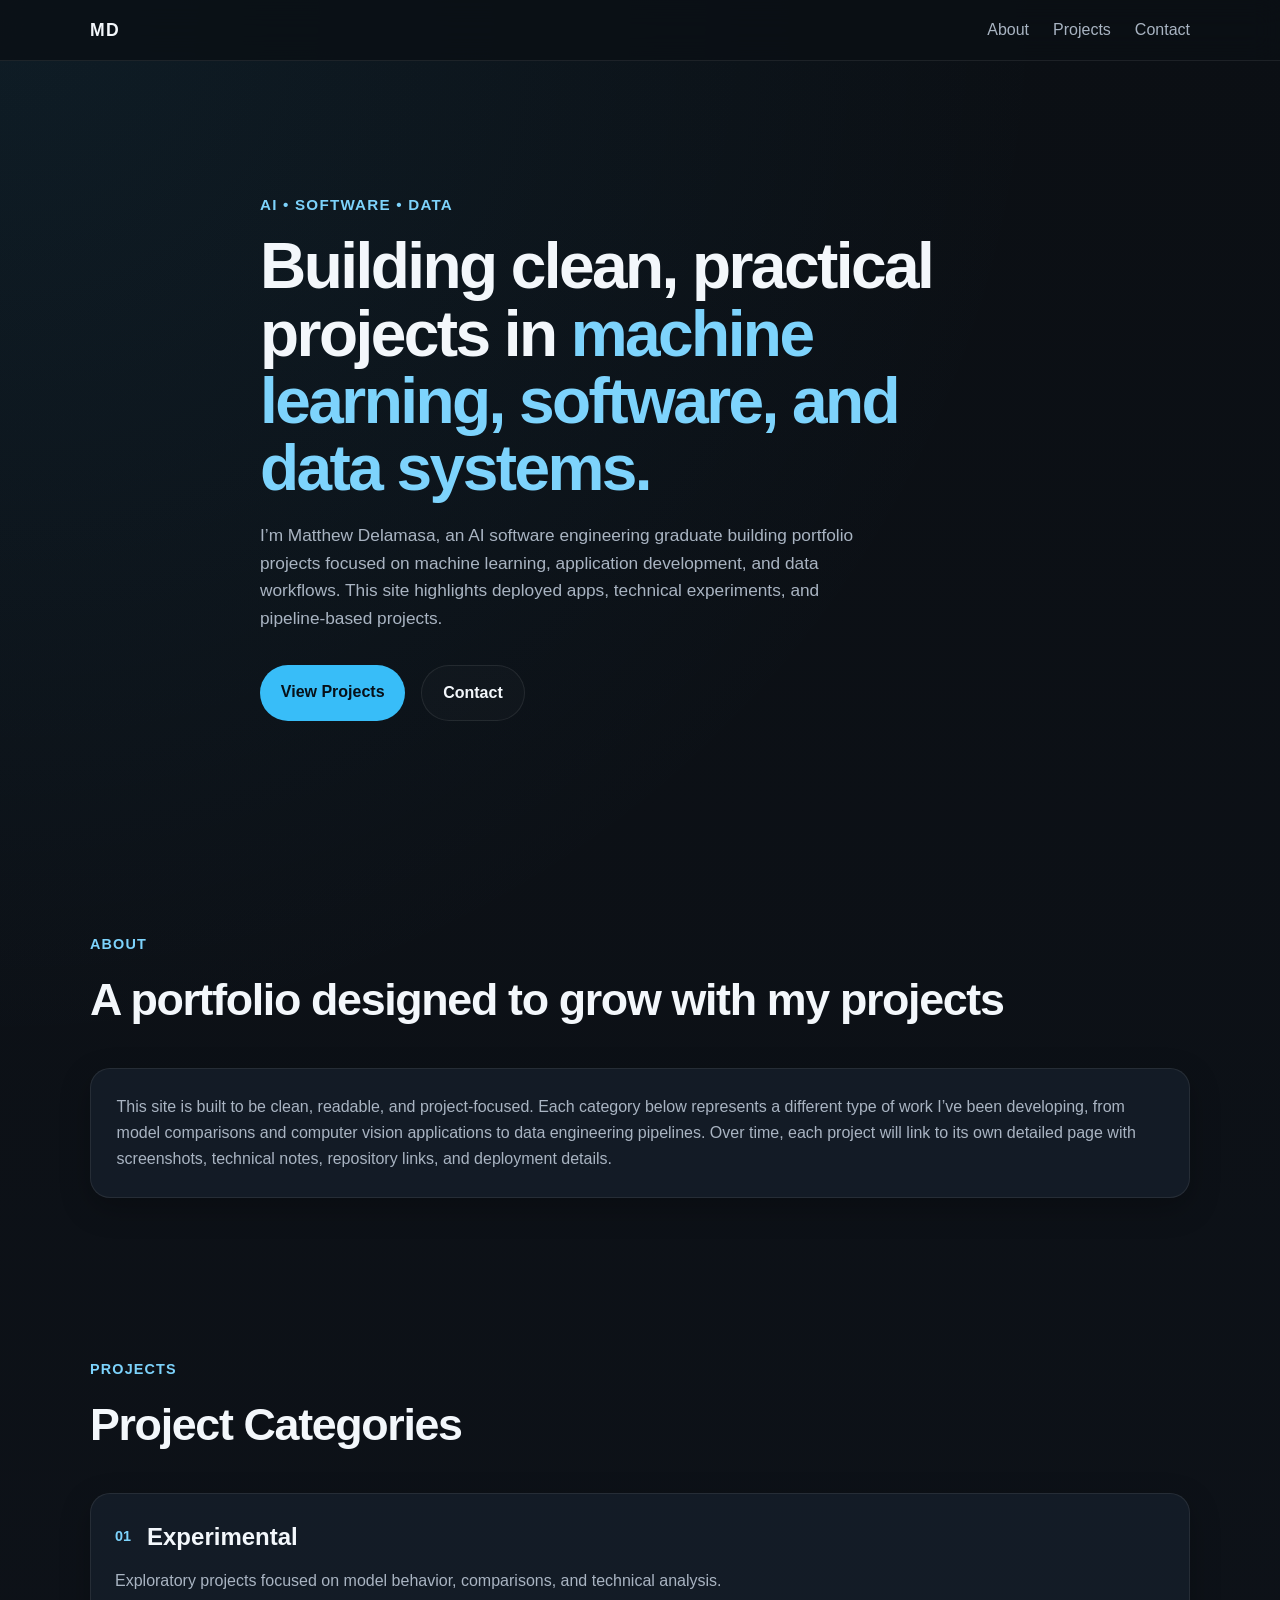
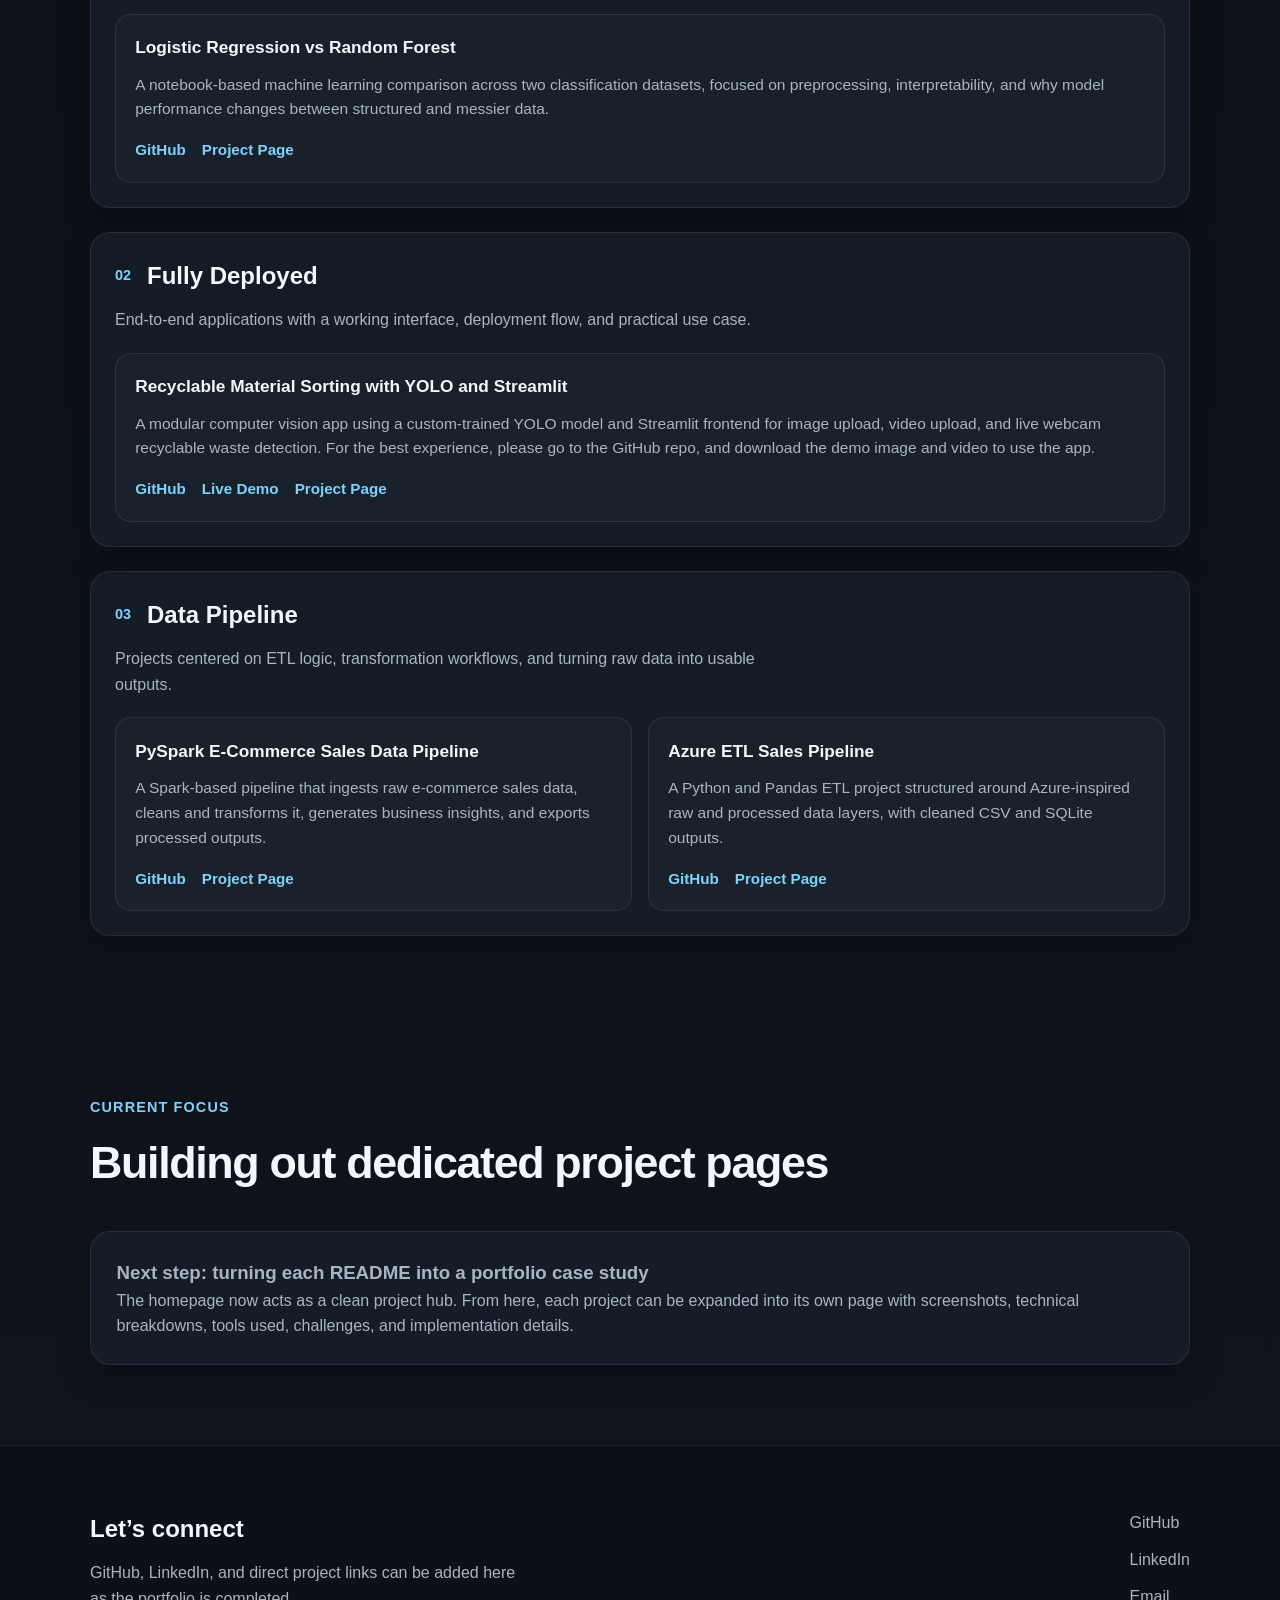
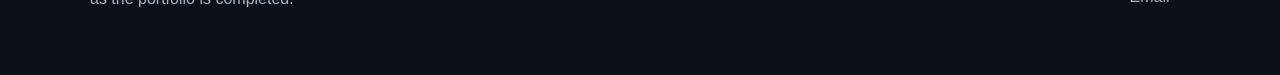
==== index.html @ bb8a806c "first commit" ====
<!DOCTYPE html>
<html lang="en">
<head>
  <meta charset="UTF-8" />
  <meta name="viewport" content="width=device-width, initial-scale=1.0" />
  <title>Matthew Delamasa | Portfolio</title>
  <meta
    name="description"
    content="Portfolio website for Matt Delamasa featuring AI, software, and data projects."
  />
  <link rel="stylesheet" href="style.css" />
</head>
<body>
  <header class="site-header">
    <div class="container nav">
      <a href="#" class="logo">MD</a>

      <nav class="nav-links">
        <a href="#about">About</a>
        <a href="#categories">Projects</a>
        <a href="#contact">Contact</a>
      </nav>
    </div>
  </header>

  <main>
    <section class="hero">
      <div class="container hero-content">
        <p class="eyebrow">AI • Software • Data</p>

        <h1>
          Building clean, practical projects in
          <span>machine learning, software, and data systems.</span>
        </h1>

        <p class="hero-text">
          I’m Matthew Delamasa, an AI software engineering graduate building portfolio
          projects focused on machine learning, application development, and data workflows.
          This site highlights deployed apps, technical experiments, and pipeline-based projects.
        </p>

        <div class="hero-buttons">
          <a href="#categories" class="btn btn-primary">View Projects</a>
          <a href="#contact" class="btn btn-secondary">Contact</a>
        </div>
      </div>
    </section>

    <section id="about" class="about">
      <div class="container">
        <div class="section-heading">
          <p class="section-label">About</p>
          <h2>A portfolio designed to grow with my projects</h2>
        </div>

        <div class="about-card">
          <p>
            This site is built to be clean, readable, and project-focused. Each category
            below represents a different type of work I’ve been developing, from model
            comparisons and computer vision applications to data engineering pipelines.
            Over time, each project will link to its own detailed page with screenshots,
            technical notes, repository links, and deployment details.
          </p>
        </div>
      </div>
    </section>

    <section id="categories" class="categories">
      <div class="container">
        <div class="section-heading">
          <p class="section-label">Projects</p>
          <h2>Project Categories</h2>
        </div>

        <div class="category-stack">
          <article class="category-panel">
            <div class="category-panel-header">
              <p class="card-tag">01</p>
              <h3>Experimental</h3>
            </div>
            <p class="category-description">
              Exploratory projects focused on model behavior, comparisons, and technical analysis.
            </p>

            <div class="project-list">
              <article class="project-item">
                <h4>Logistic Regression vs Random Forest</h4>
                <p>
                  A notebook-based machine learning comparison across two classification datasets,
                  focused on preprocessing, interpretability, and why model performance changes
                  between structured and messier data.
                </p>
                <div class="project-links">
                  <a href="https://github.com/MatthewDmasa/ml-model-comparison">GitHub</a>
                  <a href="projects\ml-model-comparison.html">Project Page</a>
                </div>
              </article>
            </div>
          </article>

          <article class="category-panel">
            <div class="category-panel-header">
              <p class="card-tag">02</p>
              <h3>Fully Deployed</h3>
            </div>
            <p class="category-description">
              End-to-end applications with a working interface, deployment flow, and practical use case.
            </p>

            <div class="project-list">
              <article class="project-item">
                <h4>Recyclable Material Sorting with YOLO and Streamlit</h4>
                <p>
                  A modular computer vision app using a custom-trained YOLO model and Streamlit
                  frontend for image upload, video upload, and live webcam recyclable waste detection.
                  For the best experience, please go to the GitHub repo, and download the demo image and video
                  to use the app.
                </p>
                <div class="project-links">
                  <a href="https://github.com/MatthewDmasa/recycle-sorter-yolo">GitHub</a>
                  <a href="https://recyclesorter.streamlit.app/">Live Demo</a>
                  <a href="projects\recycle-sorter.html">Project Page</a>
                </div>
              </article>
            </div>
          </article>

          <article class="category-panel">
            <div class="category-panel-header">
              <p class="card-tag">03</p>
              <h3>Data Pipeline</h3>
            </div>
            <p class="category-description">
              Projects centered on ETL logic, transformation workflows, and turning raw data into usable outputs.
            </p>

            <div class="project-list">
              <article class="project-item">
                <h4>PySpark E-Commerce Sales Data Pipeline</h4>
                <p>
                  A Spark-based pipeline that ingests raw e-commerce sales data, cleans and transforms it,
                  generates business insights, and exports processed outputs.
                </p>
                <div class="project-links">
                  <a href="https://github.com/MatthewDmasa/spark-sales-pipeline" target="_blank">GitHub</a>
                  <a href="projects/spark-sales-pipeline.html">Project Page</a>
                </div>
              </article>

              <article class="project-item">
                <h4>Azure ETL Sales Pipeline</h4>
                <p>
                  A Python and Pandas ETL project structured around Azure-inspired raw and processed
                  data layers, with cleaned CSV and SQLite outputs.
                </p>
                <div class="project-links">
                  <a href="https://github.com/MatthewDmasa/azure-etl-sales-pipeline" target="_blank">GitHub</a>
                  <a href="projects/azure-etl-sales-pipeline.html">Project Page</a>
                </div>
              </article>
            </div>
          </article>
        </div>
      </div>
    </section>

    <section class="featured">
      <div class="container">
        <div class="section-heading">
          <p class="section-label">Current Focus</p>
          <h2>Building out dedicated project pages</h2>
        </div>

        <div class="featured-card">
          <h3>Next step: turning each README into a portfolio case study</h3>
          <p>
            The homepage now acts as a clean project hub. From here, each project can be expanded
            into its own page with screenshots, technical breakdowns, tools used, challenges,
            and implementation details.
          </p>
        </div>
      </div>
    </section>
  </main>

  <footer id="contact" class="site-footer">
    <div class="container footer-content">
      <div>
        <h2>Let’s connect</h2>
        <p>
          GitHub, LinkedIn, and direct project links can be added here as the portfolio is completed.
        </p>
      </div>

      <div class="footer-links">
        <a href="https://github.com/MatthewDmasa?tab=repositories">GitHub</a>
        <a href="https://www.linkedin.com/in/matthew-delamasa/">LinkedIn</a>
        <a href="mailto:matthew.delamasa@outlook.com">Email</a>
      </div>
    </div>
  </footer>
</body>
</html>
---- style.css ----
:root {
  --bg: #0b0f14;
  --bg-alt: #121821;
  --card: #171f2b;
  --border: rgba(255, 255, 255, 0.08);
  --text: #f3f7fb;
  --muted: #a9b4c2;
  --accent: #7dd3fc;
  --accent-strong: #38bdf8;
  --max-width: 1100px;
  --radius: 20px;
  --shadow: 0 10px 30px rgba(0, 0, 0, 0.25);
}

* {
  box-sizing: border-box;
  margin: 0;
  padding: 0;
}

html {
  scroll-behavior: smooth;
}

body {
  font-family: Inter, "Segoe UI", Arial, sans-serif;
  background:
    radial-gradient(circle at top left, rgba(56, 189, 248, 0.08), transparent 30%),
    linear-gradient(to bottom, #0b0f14, #0f141c);
  color: var(--text);
  line-height: 1.6;
}

a {
  color: inherit;
  text-decoration: none;
}

.container {
  width: min(92%, var(--max-width));
  margin: 0 auto;
}

.site-header {
  position: sticky;
  top: 0;
  z-index: 100;
  background: rgba(11, 15, 20, 0.8);
  backdrop-filter: blur(14px);
  border-bottom: 1px solid var(--border);
}

.nav {
  display: flex;
  justify-content: space-between;
  align-items: center;
  padding: 1rem 0;
}

.logo {
  font-size: 1.1rem;
  font-weight: 700;
  letter-spacing: 0.08em;
}

.nav-links {
  display: flex;
  gap: 1.5rem;
}

.nav-links a {
  color: var(--muted);
  transition: color 0.2s ease;
}

.nav-links a:hover {
  color: var(--text);
}

.hero {
  min-height: 88vh;
  display: flex;
  align-items: center;
  padding: 4rem 0;
}

.hero-content {
  max-width: 760px;
}

.eyebrow {
  color: var(--accent);
  font-size: 0.95rem;
  font-weight: 600;
  letter-spacing: 0.08em;
  text-transform: uppercase;
  margin-bottom: 1rem;
}

.hero h1 {
  font-size: clamp(2.5rem, 5vw, 4.8rem);
  line-height: 1.05;
  letter-spacing: -0.04em;
  margin-bottom: 1.25rem;
}

.hero h1 span {
  color: var(--accent);
}

.hero-text {
  color: var(--muted);
  font-size: 1.08rem;
  max-width: 62ch;
  margin-bottom: 2rem;
}

.hero-buttons {
  display: flex;
  gap: 1rem;
  flex-wrap: wrap;
}

.btn {
  display: inline-block;
  padding: 0.9rem 1.3rem;
  border-radius: 999px;
  font-weight: 600;
  transition: transform 0.2s ease, opacity 0.2s ease, background 0.2s ease;
}

.btn:hover {
  transform: translateY(-2px);
}

.btn-primary {
  background: var(--accent-strong);
  color: #071018;
}

.btn-secondary {
  border: 1px solid var(--border);
  background: rgba(255, 255, 255, 0.02);
  color: var(--text);
}

.about,
.categories,
.featured {
  padding: 5rem 0;
}

.section-heading {
  margin-bottom: 2rem;
}

.section-label {
  color: var(--accent);
  text-transform: uppercase;
  letter-spacing: 0.08em;
  font-size: 0.9rem;
  font-weight: 600;
  margin-bottom: 0.5rem;
}

.section-heading h2 {
  font-size: clamp(1.8rem, 4vw, 2.8rem);
  letter-spacing: -0.03em;
}

.about-card,
.featured-card,
.category-panel {
  background: rgba(23, 31, 43, 0.78);
  border: 1px solid var(--border);
  border-radius: var(--radius);
  box-shadow: var(--shadow);
}

.about-card,
.featured-card {
  padding: 1.6rem;
  color: var(--muted);
}

.category-stack {
  display: flex;
  flex-direction: column;
  gap: 1.5rem;
}

.category-panel {
  padding: 1.5rem;
}

.category-panel-header {
  display: flex;
  align-items: center;
  gap: 1rem;
  margin-bottom: 0.75rem;
}

.category-panel-header h3 {
  font-size: 1.5rem;
}

.card-tag {
  color: var(--accent);
  font-size: 0.9rem;
  font-weight: 700;
}

.category-description {
  color: var(--muted);
  margin-bottom: 1.25rem;
  max-width: 75ch;
}

.project-list {
  display: grid;
  grid-template-columns: repeat(auto-fit, minmax(260px, 1fr));
  gap: 1rem;
}

.project-item {
  background: rgba(255, 255, 255, 0.025);
  border: 1px solid var(--border);
  border-radius: 16px;
  padding: 1.2rem;
  transition: transform 0.2s ease, border-color 0.2s ease;
}

.project-item:hover {
  transform: translateY(-3px);
  border-color: rgba(125, 211, 252, 0.24);
}

.project-item h4 {
  font-size: 1.08rem;
  margin-bottom: 0.7rem;
}

.project-item p {
  color: var(--muted);
  font-size: 0.97rem;
  margin-bottom: 1rem;
}

.project-links {
  display: flex;
  gap: 1rem;
  flex-wrap: wrap;
}

.project-links a {
  color: var(--accent);
  font-weight: 600;
  font-size: 0.95rem;
  transition: color 0.2s ease;
}

.project-links a:hover {
  color: var(--text);
}

.site-footer {
  padding: 4rem 0;
  border-top: 1px solid var(--border);
  background: rgba(0, 0, 0, 0.18);
}

.footer-content {
  display: flex;
  justify-content: space-between;
  gap: 2rem;
  align-items: flex-start;
}

.footer-content h2 {
  margin-bottom: 0.7rem;
}

.footer-content p {
  color: var(--muted);
  max-width: 50ch;
}

.footer-links {
  display: flex;
  flex-direction: column;
  gap: 0.7rem;
}

.footer-links a {
  color: var(--muted);
  transition: color 0.2s ease;
}

.footer-links a:hover {
  color: var(--accent);
}

@media (max-width: 900px) {
  .footer-content {
    flex-direction: column;
  }
}

@media (max-width: 640px) {
  .nav {
    flex-direction: column;
    gap: 0.9rem;
  }

  .nav-links {
    gap: 1rem;
    flex-wrap: wrap;
    justify-content: center;
  }

  .hero {
    min-height: auto;
    padding: 5rem 0 3.5rem;
  }

  .hero-buttons {
    flex-direction: column;
    align-items: flex-start;
  }

  .btn {
    width: fit-content;
  }

  .category-panel-header {
    flex-direction: column;
    align-items: flex-start;
    gap: 0.35rem;
  }
}

.project-page {
  padding-top: 1rem;
}

.project-hero {
  padding: 5rem 0 3rem;
}

.project-hero h1 {
  font-size: clamp(2.4rem, 5vw, 4.4rem);
  line-height: 1.05;
  letter-spacing: -0.04em;
  margin-bottom: 1.2rem;
  max-width: 12ch;
}

.project-hero-text {
  color: var(--muted);
  font-size: 1.08rem;
  max-width: 65ch;
  margin-bottom: 2rem;
}

.project-overview,
.project-details,
.project-results,
.project-challenges {
  padding: 2rem 0 4.5rem;
}

.project-grid {
  display: grid;
  grid-template-columns: repeat(auto-fit, minmax(240px, 1fr));
  gap: 1rem;
}

.project-card,
.detail-card {
  background: rgba(23, 31, 43, 0.78);
  border: 1px solid var(--border);
  border-radius: var(--radius);
  box-shadow: var(--shadow);
  padding: 1.4rem;
}

.project-card h3,
.detail-card h3 {
  margin-bottom: 0.75rem;
  font-size: 1.15rem;
}

.project-card p,
.detail-card p,
.detail-card li {
  color: var(--muted);
}

.detail-stack {
  display: flex;
  flex-direction: column;
  gap: 1rem;
}

.detail-card ul {
  margin-top: 0.9rem;
  padding-left: 1.2rem;
}

.detail-card li + li {
  margin-top: 0.45rem;
}

.project-media {
  padding: 2rem 0 4.5rem;
}

.media-grid {
  display: grid;
  grid-template-columns: 1fr 1fr;
  gap: 1rem;
}

.media-card {
  background: rgba(23, 31, 43, 0.78);
  border: 1px solid var(--border);
  border-radius: var(--radius);
  box-shadow: var(--shadow);
  padding: 1rem;
}

.media-card-large {
  grid-column: 1 / -1;
}

.media-card h3 {
  margin-bottom: 0.85rem;
  font-size: 1.05rem;
}

.media-card img,
.media-card video {
  width: 100%;
  border-radius: 14px;
  display: block;
  border: 1px solid rgba(255, 255, 255, 0.06);
}

.media-card video {
  background: #000;
}

@media (max-width: 800px) {
  .media-grid {
    grid-template-columns: 1fr;
  }

  .media-card-large {
    grid-column: auto;
  }
}

.media-card img {
  width: 100%;
  height: auto;
  display: block;
  border-radius: 14px;
  border: 1px solid rgba(255, 255, 255, 0.06);
}

.media-caption {
  color: var(--muted);
  font-size: 0.92rem;
  margin-top: 0.8rem;
}
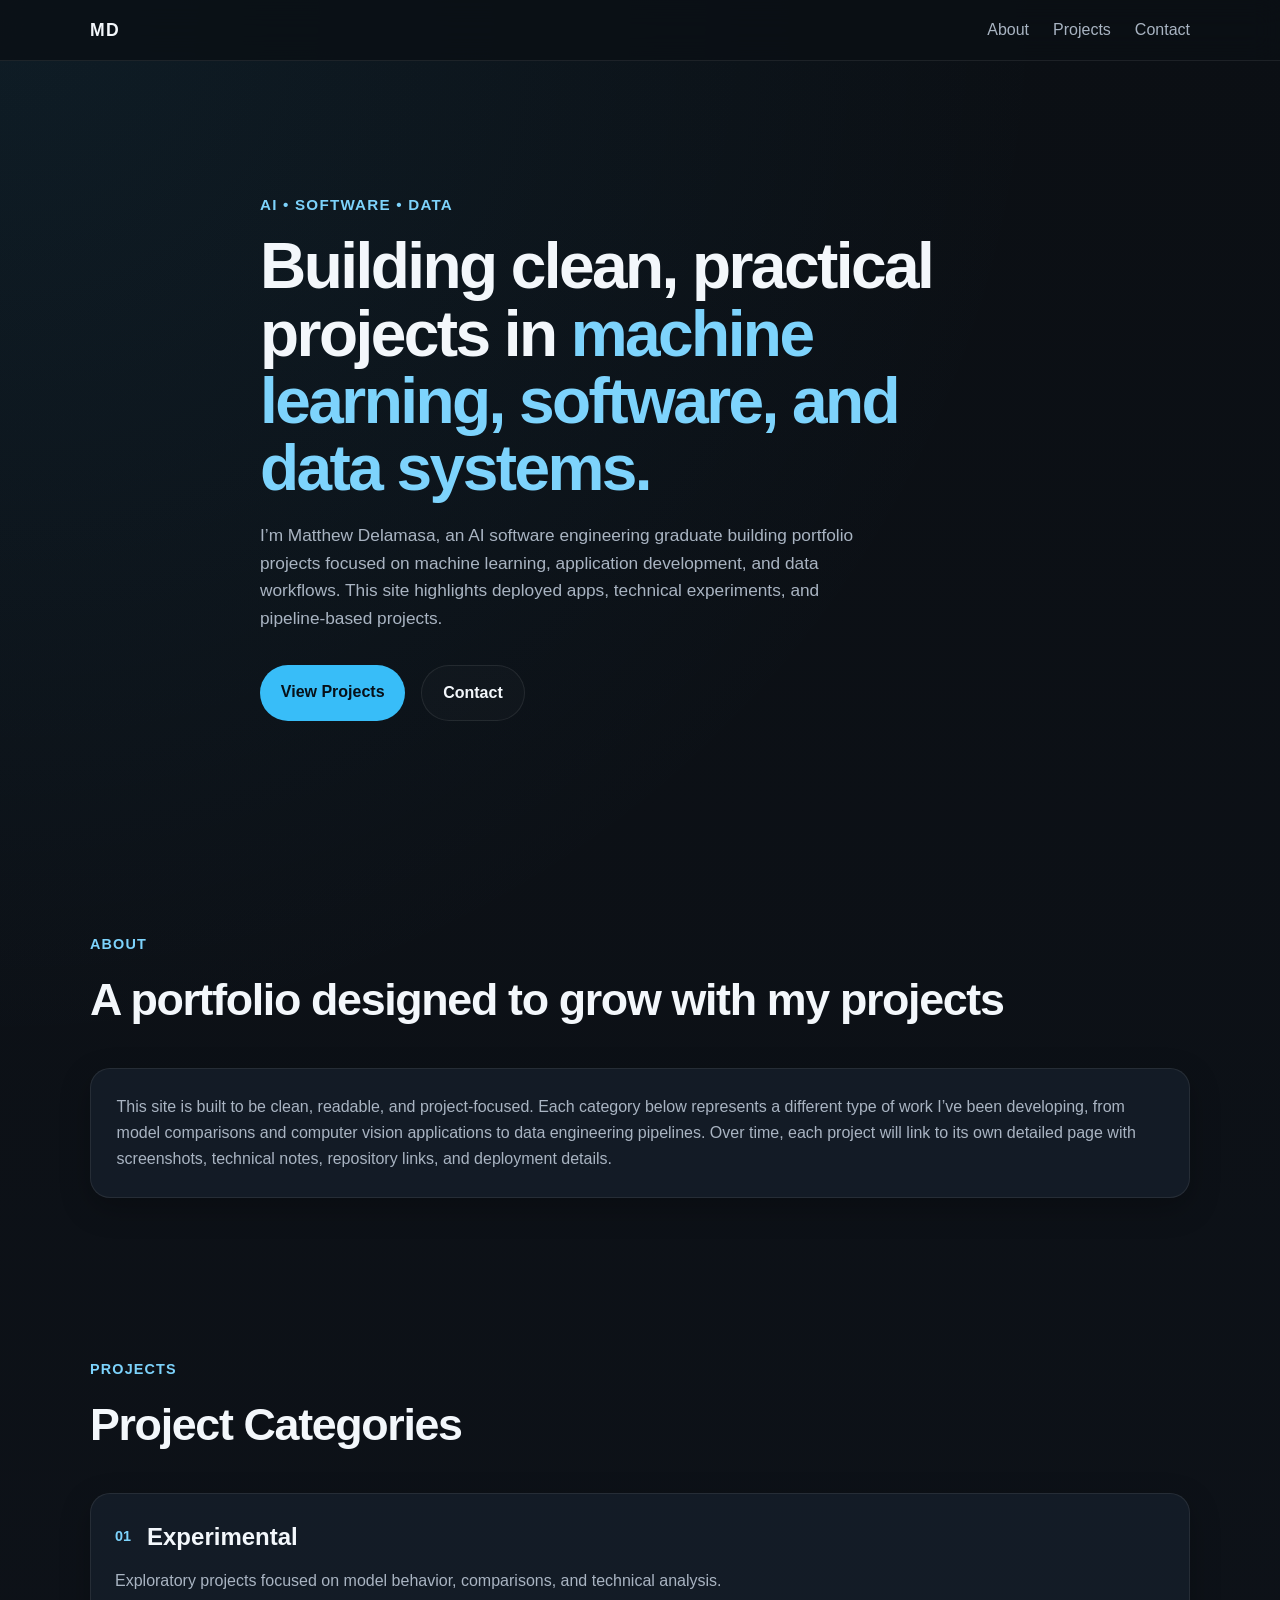
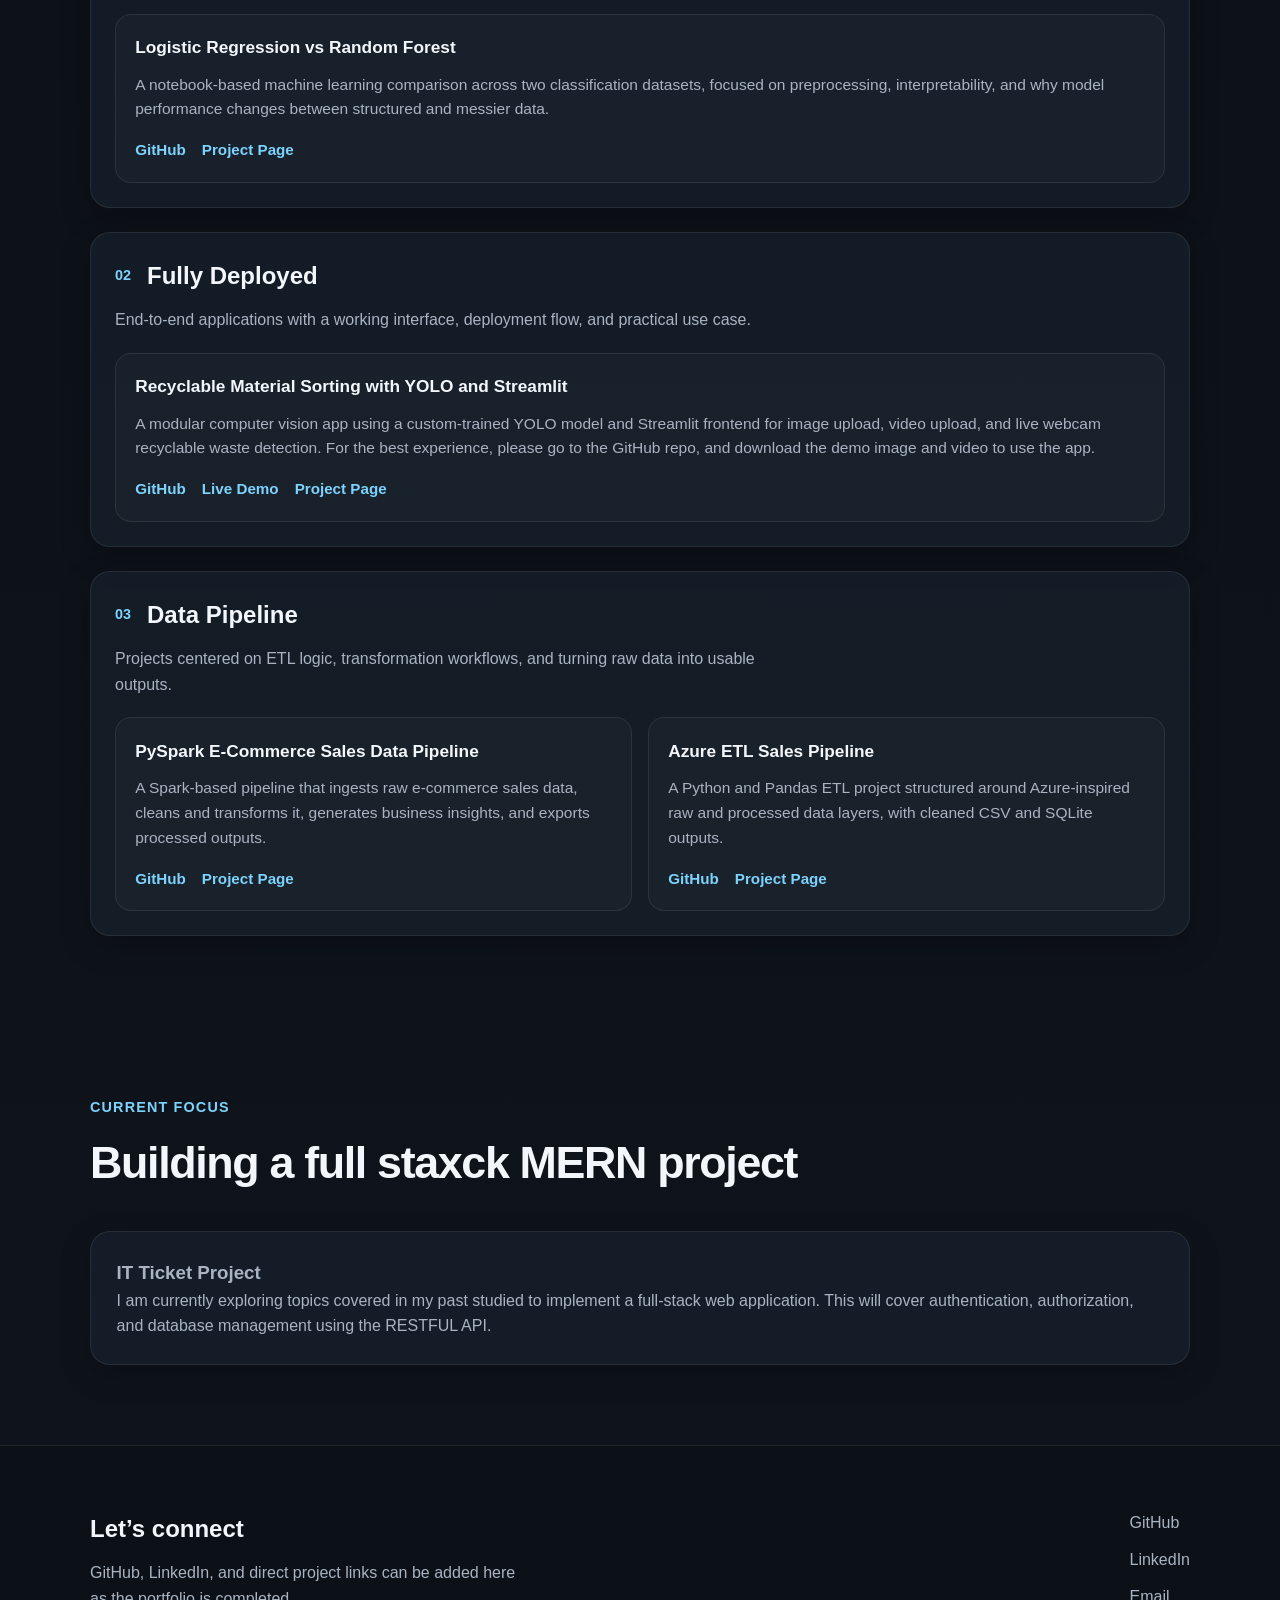
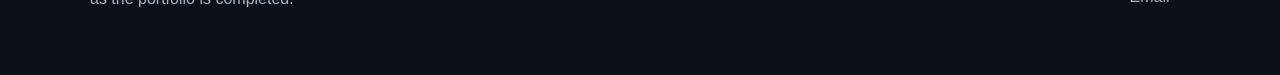
==== commit 14561bfc: "Updated mission on index" ====
--- a/index.html
+++ b/index.html
@@ -6,7 +6,7 @@
   <title>Matthew Delamasa | Portfolio</title>
   <meta
     name="description"
-    content="Portfolio website for Matt Delamasa featuring AI, software, and data projects."
+    content="Portfolio website for Matthew Delamasa featuring AI, software, and data projects."
   />
   <link rel="stylesheet" href="style.css" />
 </head>
@@ -168,15 +168,15 @@
       <div class="container">
         <div class="section-heading">
           <p class="section-label">Current Focus</p>
-          <h2>Building out dedicated project pages</h2>
+          <h2>Building a full staxck MERN project</h2>
         </div>
 
         <div class="featured-card">
-          <h3>Next step: turning each README into a portfolio case study</h3>
+          <h3>IT Ticket Project</h3>
           <p>
-            The homepage now acts as a clean project hub. From here, each project can be expanded
-            into its own page with screenshots, technical breakdowns, tools used, challenges,
-            and implementation details.
+            I am currently exploring topics covered in my past studied to implement a full-stack
+            web application. This will cover authentication, authorization, and database management
+            using the RESTFUL API.
           </p>
         </div>
       </div>
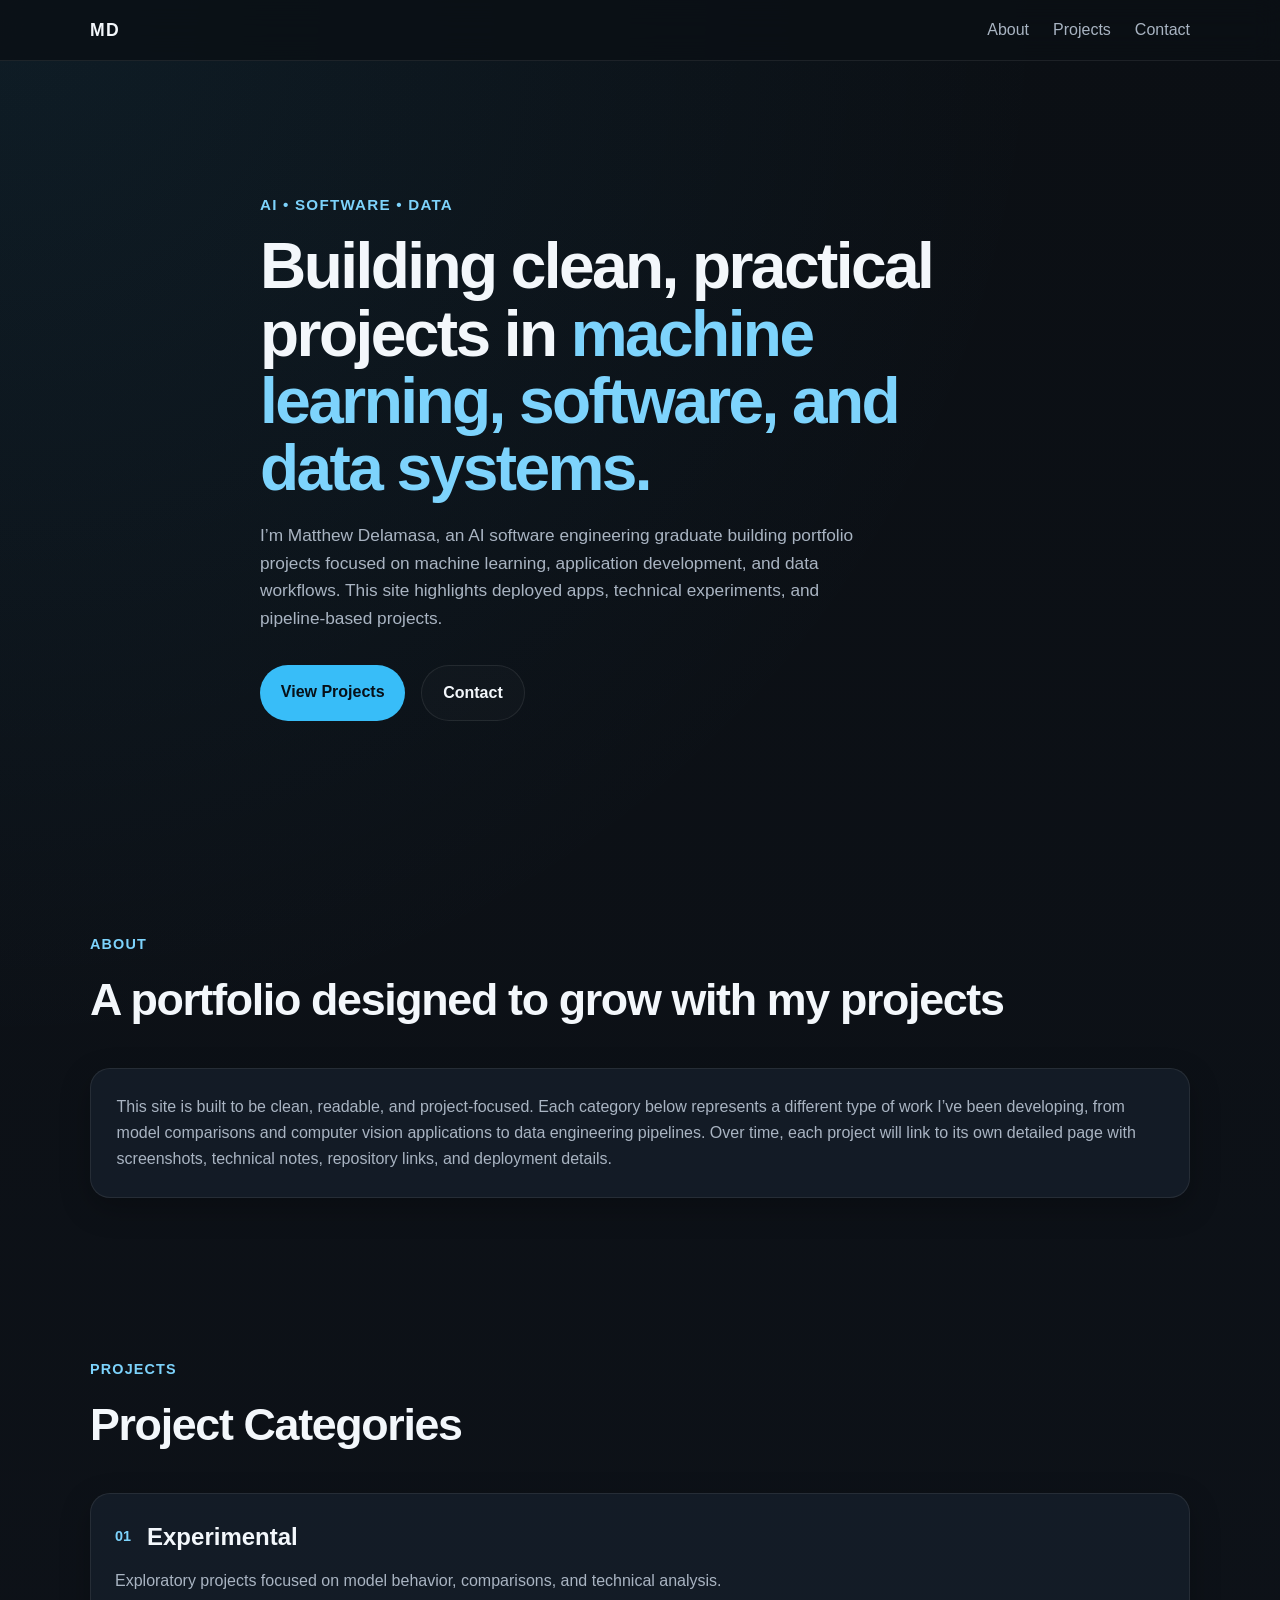
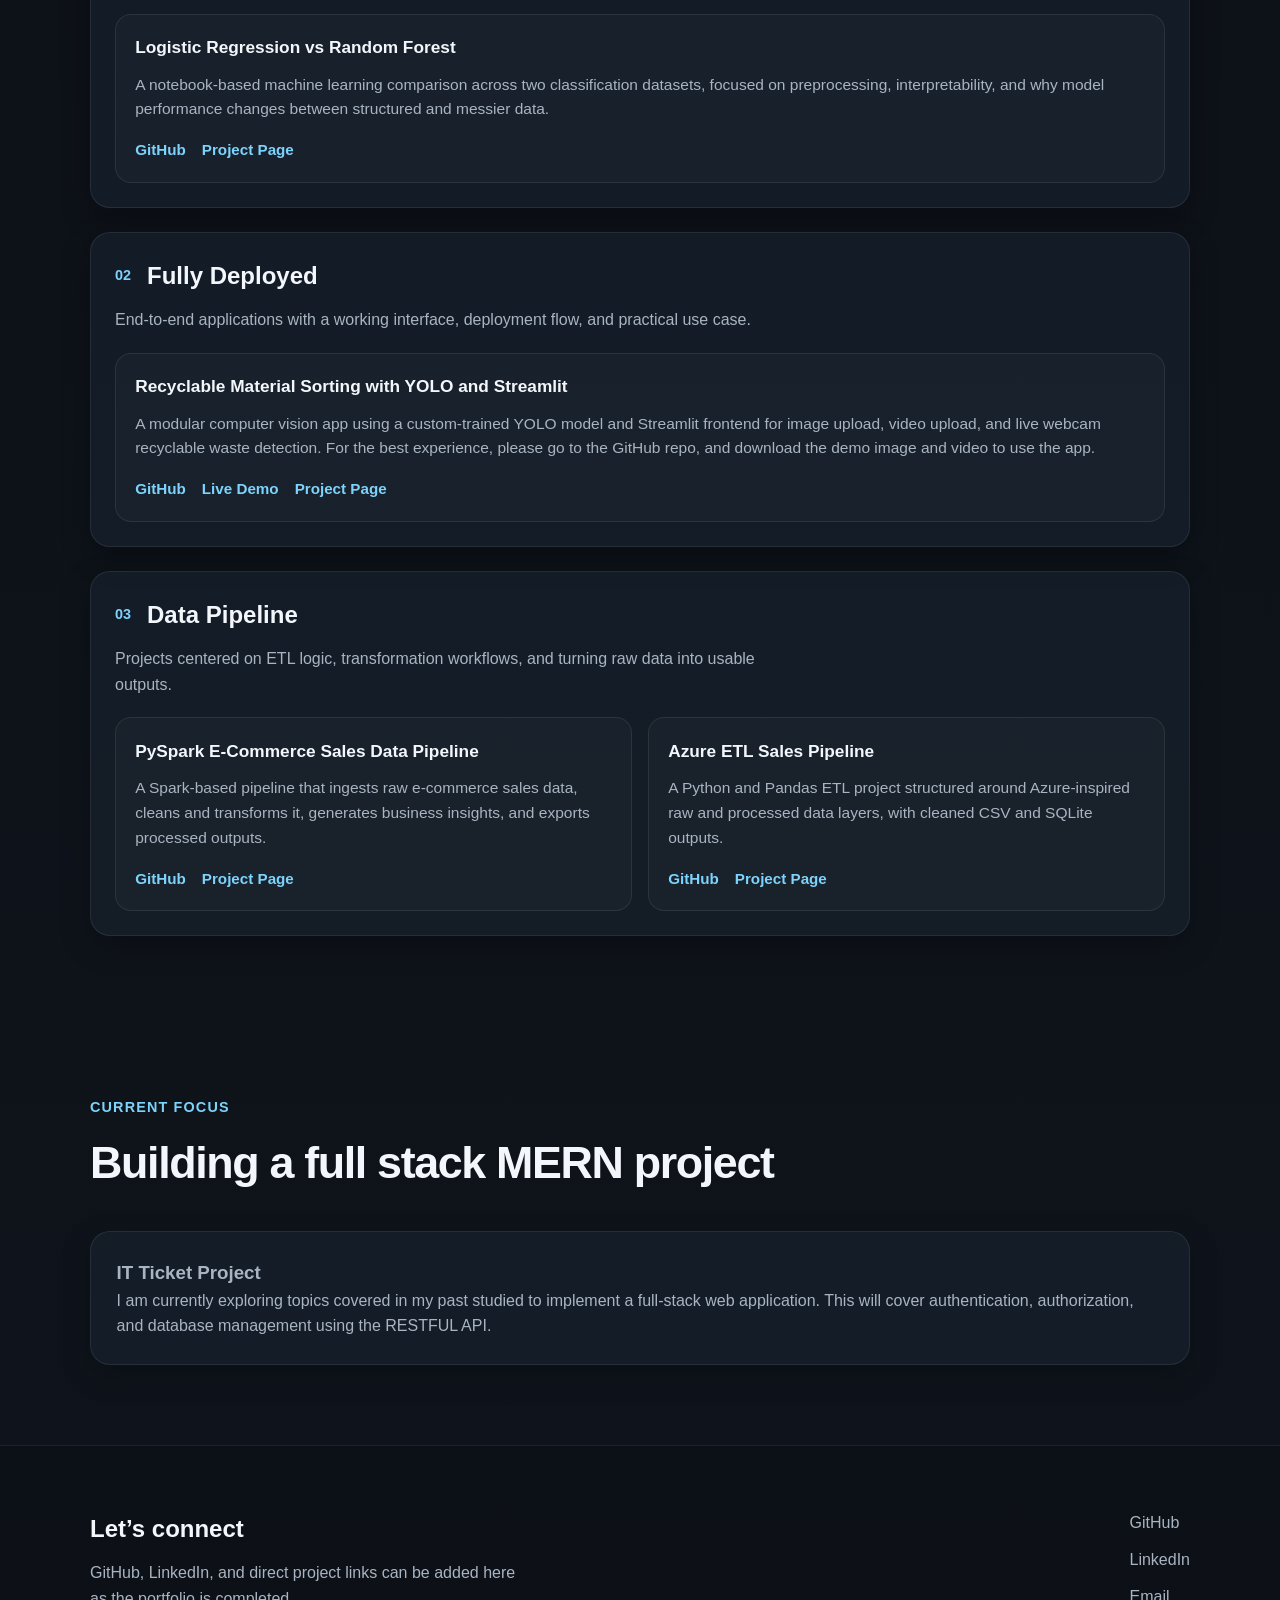
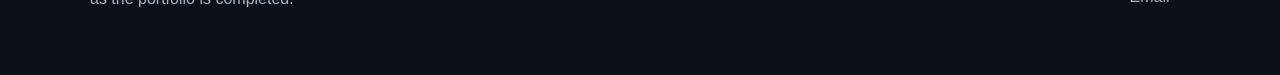
==== commit 4fcfb0a2: "Updating typos" ====
--- a/index.html
+++ b/index.html
@@ -168,7 +168,7 @@
       <div class="container">
         <div class="section-heading">
           <p class="section-label">Current Focus</p>
-          <h2>Building a full staxck MERN project</h2>
+          <h2>Building a full stack MERN project</h2>
         </div>
 
         <div class="featured-card">
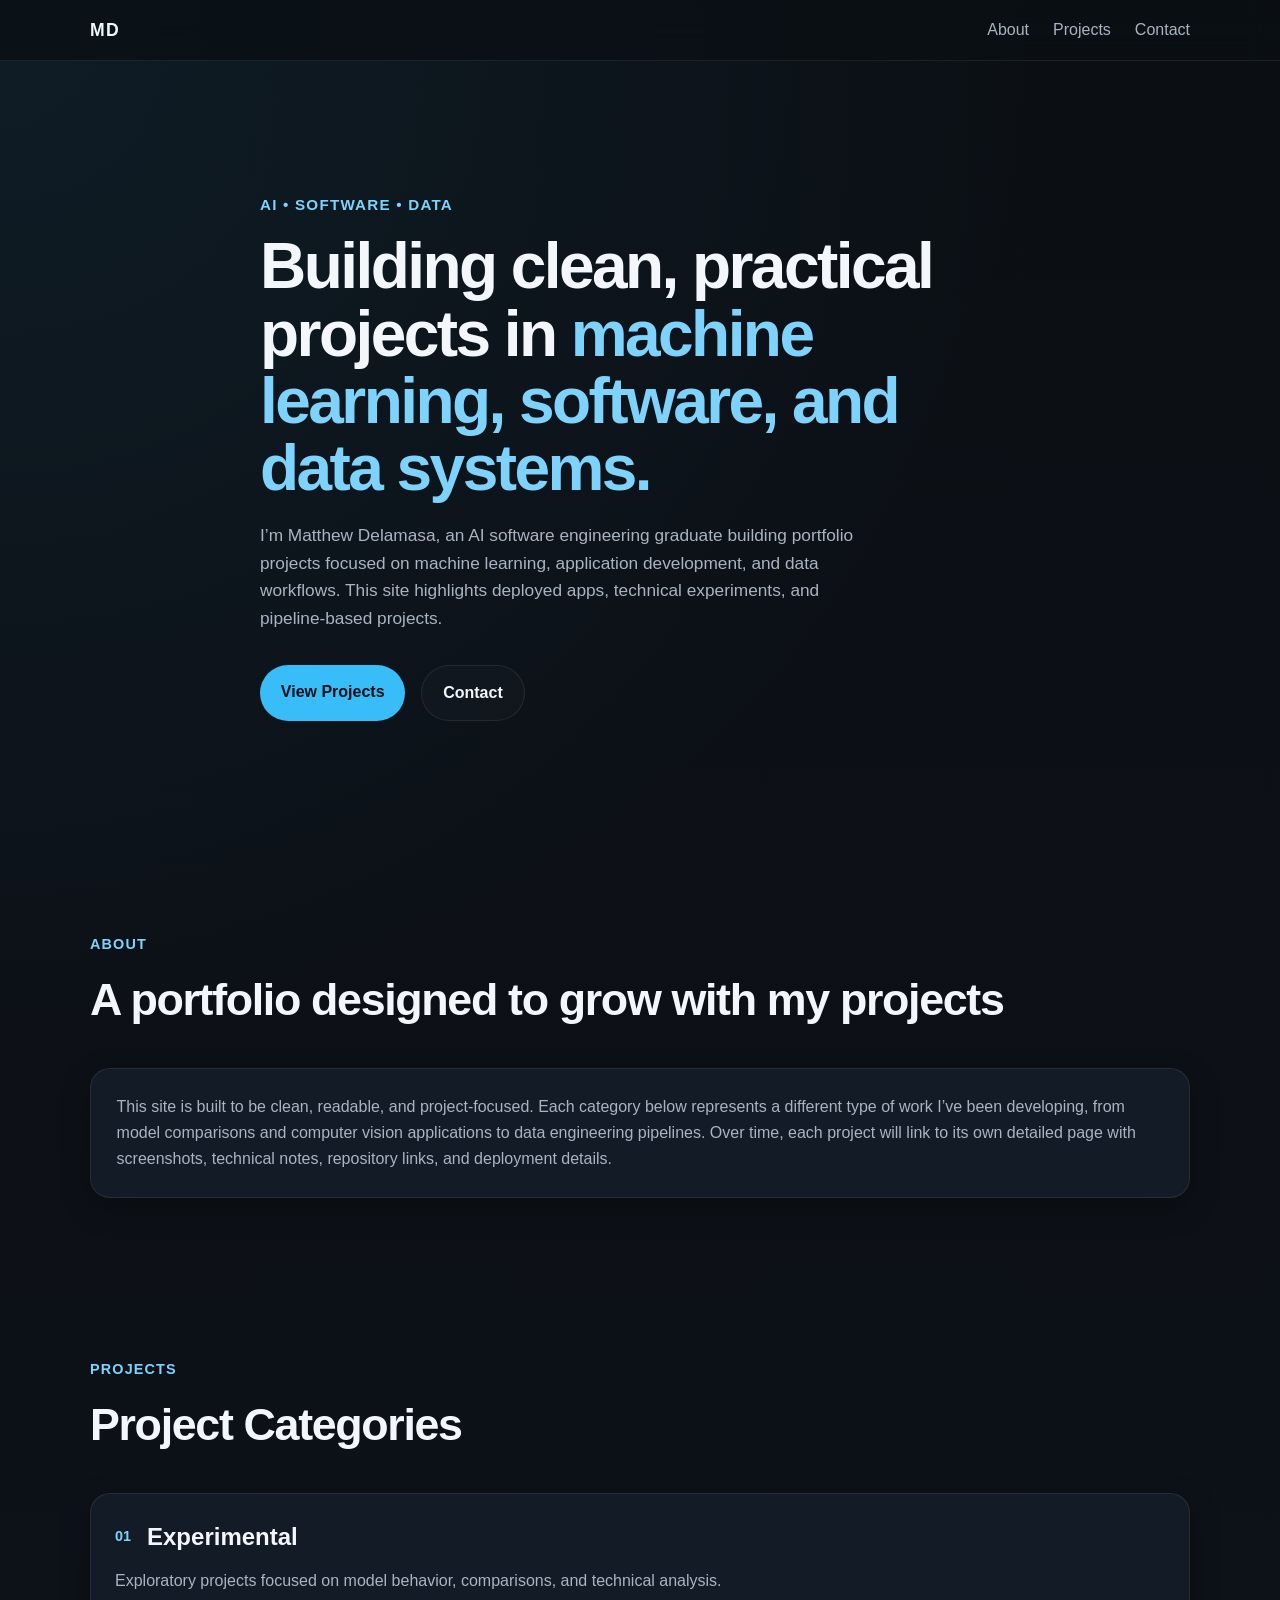
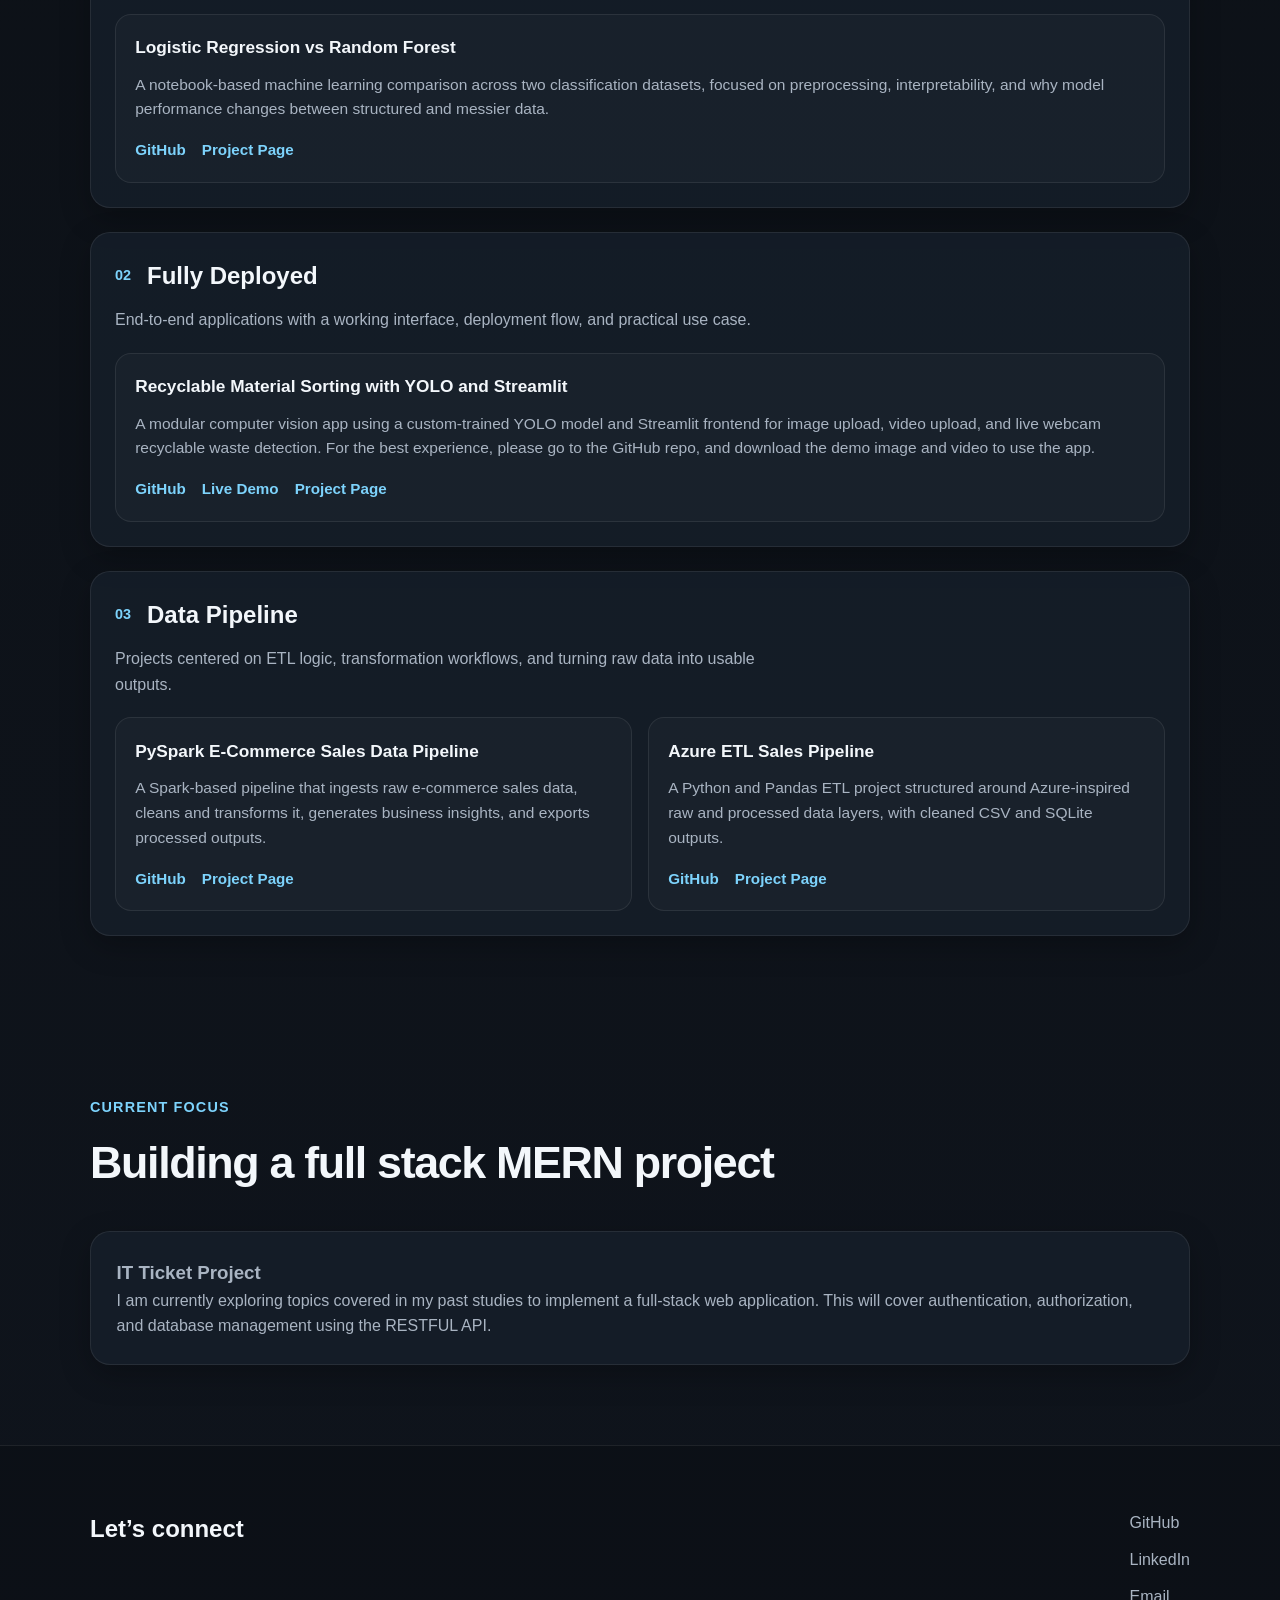
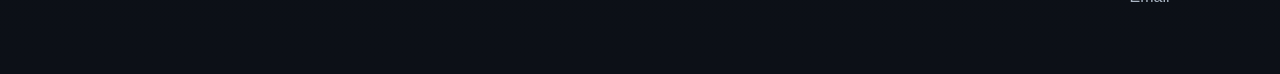
==== commit eb129fee: "Updating typos" ====
--- a/index.html
+++ b/index.html
@@ -174,7 +174,7 @@
         <div class="featured-card">
           <h3>IT Ticket Project</h3>
           <p>
-            I am currently exploring topics covered in my past studied to implement a full-stack
+            I am currently exploring topics covered in my past studies to implement a full-stack
             web application. This will cover authentication, authorization, and database management
             using the RESTFUL API.
           </p>
@@ -188,7 +188,6 @@
       <div>
         <h2>Let’s connect</h2>
         <p>
-          GitHub, LinkedIn, and direct project links can be added here as the portfolio is completed.
         </p>
       </div>
 
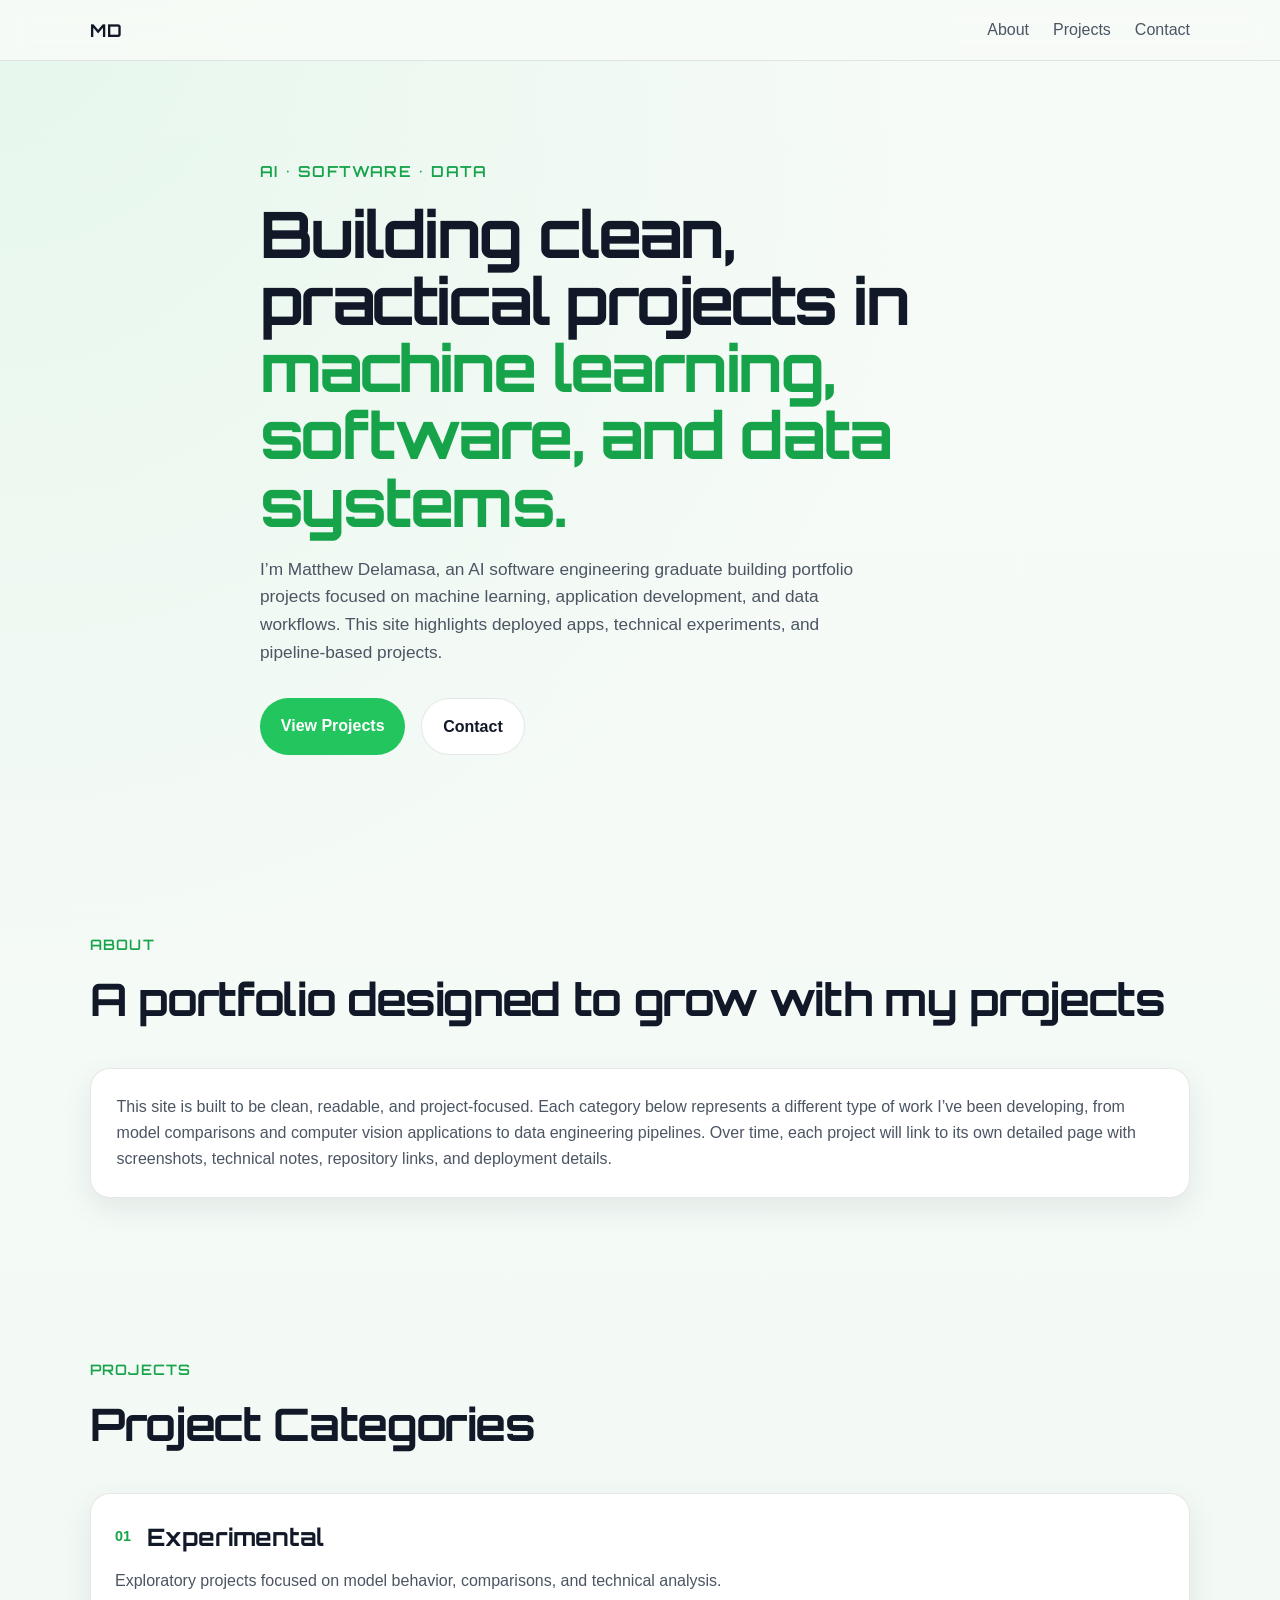
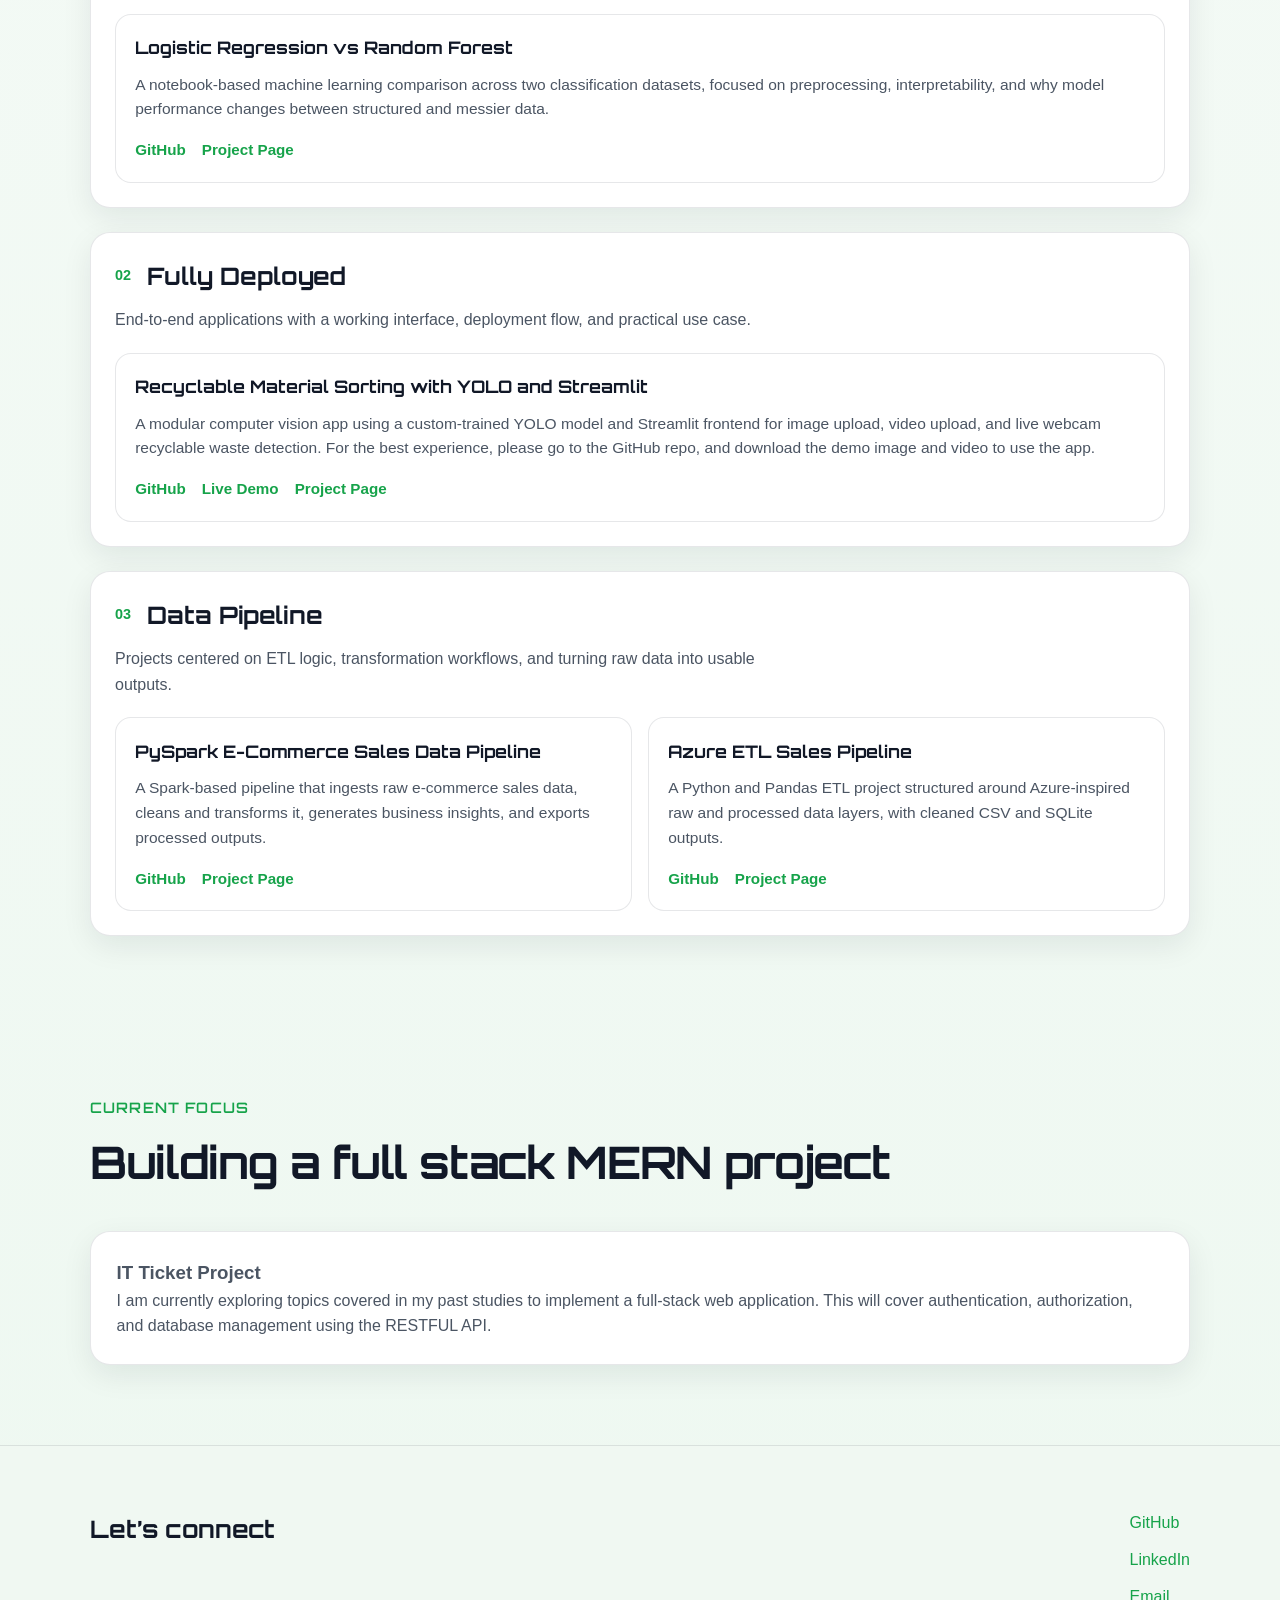
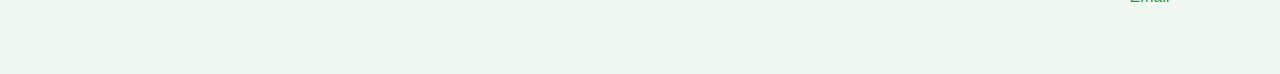
==== commit 4000db01: "Update portfolio site styling and project pages" ====
--- a/index.html
+++ b/index.html
@@ -8,6 +8,9 @@
     name="description"
     content="Portfolio website for Matthew Delamasa featuring AI, software, and data projects."
   />
+  <link rel="preconnect" href="https://fonts.googleapis.com">
+  <link rel="preconnect" href="https://fonts.gstatic.com" crossorigin>
+  <link href="https://fonts.googleapis.com/css2?family=Orbitron:wght@400;500;600;700&display=swap" rel="stylesheet">
   <link rel="stylesheet" href="style.css" />
 </head>
 <body>
--- a/style.css
+++ b/style.css
@@ -1,15 +1,17 @@
 :root {
-  --bg: #0b0f14;
-  --bg-alt: #121821;
-  --card: #171f2b;
-  --border: rgba(255, 255, 255, 0.08);
-  --text: #f3f7fb;
-  --muted: #a9b4c2;
-  --accent: #7dd3fc;
-  --accent-strong: #38bdf8;
+  --bg: #f7fbf8;
+  --bg-alt: #edf7f0;
+  --card: #ffffff;
+  --border: rgba(15, 23, 42, 0.10);
+  --text: #111827;
+  --muted: #4b5563;
+  --accent: #16a34a;
+  --accent-strong: #22c55e;
+  --accent-dark: #15803d;
+  --accent-soft: #dcfce7;
   --max-width: 1100px;
   --radius: 20px;
-  --shadow: 0 10px 30px rgba(0, 0, 0, 0.25);
+  --shadow: 0 10px 30px rgba(16, 24, 40, 0.08);
 }
 
 * {
@@ -23,10 +25,10 @@
 }
 
 body {
-  font-family: Inter, "Segoe UI", Arial, sans-serif;
+  font-family: "Segoe UI", Arial, sans-serif;
   background:
-    radial-gradient(circle at top left, rgba(56, 189, 248, 0.08), transparent 30%),
-    linear-gradient(to bottom, #0b0f14, #0f141c);
+    radial-gradient(circle at top left, rgba(34, 197, 94, 0.08), transparent 28%),
+    linear-gradient(to bottom, #f7fbf8, #eef8f1);
   color: var(--text);
   line-height: 1.6;
 }
@@ -45,7 +47,7 @@
   position: sticky;
   top: 0;
   z-index: 100;
-  background: rgba(11, 15, 20, 0.8);
+  background: rgba(247, 251, 248, 0.88);
   backdrop-filter: blur(14px);
   border-bottom: 1px solid var(--border);
 }
@@ -74,7 +76,7 @@
 }
 
 .nav-links a:hover {
-  color: var(--text);
+  color: var(--accent);
 }
 
 .hero {
@@ -126,7 +128,7 @@
   padding: 0.9rem 1.3rem;
   border-radius: 999px;
   font-weight: 600;
-  transition: transform 0.2s ease, opacity 0.2s ease, background 0.2s ease;
+  transition: transform 0.2s ease, opacity 0.2s ease, background 0.2s ease, color 0.2s ease;
 }
 
 .btn:hover {
@@ -135,13 +137,21 @@
 
 .btn-primary {
   background: var(--accent-strong);
-  color: #071018;
+  color: #ffffff;
+}
+
+.btn-primary:hover {
+  background: var(--accent-dark);
 }
 
 .btn-secondary {
   border: 1px solid var(--border);
-  background: rgba(255, 255, 255, 0.02);
+  background: #ffffff;
   color: var(--text);
+}
+
+.btn-secondary:hover {
+  border-color: rgba(34, 197, 94, 0.35);
 }
 
 .about,
@@ -170,8 +180,11 @@
 
 .about-card,
 .featured-card,
-.category-panel {
-  background: rgba(23, 31, 43, 0.78);
+.category-panel,
+.project-card,
+.detail-card,
+.media-card {
+  background: var(--card);
   border: 1px solid var(--border);
   border-radius: var(--radius);
   box-shadow: var(--shadow);
@@ -223,16 +236,17 @@
 }
 
 .project-item {
-  background: rgba(255, 255, 255, 0.025);
+  background: #ffffff;
   border: 1px solid var(--border);
   border-radius: 16px;
   padding: 1.2rem;
-  transition: transform 0.2s ease, border-color 0.2s ease;
+  transition: transform 0.2s ease, border-color 0.2s ease, box-shadow 0.2s ease;
 }
 
 .project-item:hover {
   transform: translateY(-3px);
-  border-color: rgba(125, 211, 252, 0.24);
+  border-color: rgba(34, 197, 94, 0.35);
+  box-shadow: 0 12px 30px rgba(34, 197, 94, 0.10);
 }
 
 .project-item h4 {
@@ -252,21 +266,23 @@
   flex-wrap: wrap;
 }
 
-.project-links a {
+.project-links a,
+.card-link {
   color: var(--accent);
   font-weight: 600;
   font-size: 0.95rem;
   transition: color 0.2s ease;
 }
 
-.project-links a:hover {
-  color: var(--text);
+.project-links a:hover,
+.card-link:hover {
+  color: var(--accent-dark);
 }
 
 .site-footer {
   padding: 4rem 0;
   border-top: 1px solid var(--border);
-  background: rgba(0, 0, 0, 0.18);
+  background: #f0f8f2;
 }
 
 .footer-content {
@@ -292,53 +308,15 @@
 }
 
 .footer-links a {
-  color: var(--muted);
+  color: var(--accent);
   transition: color 0.2s ease;
 }
 
 .footer-links a:hover {
-  color: var(--accent);
-}
-
-@media (max-width: 900px) {
-  .footer-content {
-    flex-direction: column;
-  }
-}
-
-@media (max-width: 640px) {
-  .nav {
-    flex-direction: column;
-    gap: 0.9rem;
-  }
-
-  .nav-links {
-    gap: 1rem;
-    flex-wrap: wrap;
-    justify-content: center;
-  }
-
-  .hero {
-    min-height: auto;
-    padding: 5rem 0 3.5rem;
-  }
-
-  .hero-buttons {
-    flex-direction: column;
-    align-items: flex-start;
-  }
-
-  .btn {
-    width: fit-content;
-  }
-
-  .category-panel-header {
-    flex-direction: column;
-    align-items: flex-start;
-    gap: 0.35rem;
-  }
-}
-
+  color: var(--accent-dark);
+}
+
+/* Project page styles */
 .project-page {
   padding-top: 1rem;
 }
@@ -365,7 +343,8 @@
 .project-overview,
 .project-details,
 .project-results,
-.project-challenges {
+.project-challenges,
+.project-media {
   padding: 2rem 0 4.5rem;
 }
 
@@ -377,10 +356,6 @@
 
 .project-card,
 .detail-card {
-  background: rgba(23, 31, 43, 0.78);
-  border: 1px solid var(--border);
-  border-radius: var(--radius);
-  box-shadow: var(--shadow);
   padding: 1.4rem;
 }
 
@@ -411,10 +386,7 @@
   margin-top: 0.45rem;
 }
 
-.project-media {
-  padding: 2rem 0 4.5rem;
-}
-
+/* Media section */
 .media-grid {
   display: grid;
   grid-template-columns: 1fr 1fr;
@@ -422,11 +394,8 @@
 }
 
 .media-card {
-  background: rgba(23, 31, 43, 0.78);
-  border: 1px solid var(--border);
-  border-radius: var(--radius);
-  box-shadow: var(--shadow);
   padding: 1rem;
+  overflow: hidden;
 }
 
 .media-card-large {
@@ -440,36 +409,84 @@
 
 .media-card img,
 .media-card video {
-  width: 100%;
-  border-radius: 14px;
-  display: block;
-  border: 1px solid rgba(255, 255, 255, 0.06);
-}
-
-.media-card video {
-  background: #000;
-}
-
-@media (max-width: 800px) {
-  .media-grid {
-    grid-template-columns: 1fr;
-  }
-
-  .media-card-large {
-    grid-column: auto;
-  }
-}
-
-.media-card img {
   width: 100%;
   height: auto;
   display: block;
   border-radius: 14px;
-  border: 1px solid rgba(255, 255, 255, 0.06);
+  border: 1px solid rgba(15, 23, 42, 0.08);
+  background: #f3f4f6;
+}
+
+.media-card video {
+  background: #000;
 }
 
 .media-caption {
   color: var(--muted);
   font-size: 0.92rem;
   margin-top: 0.8rem;
+}
+
+/* Optional digital/tech heading style */
+.logo,
+.eyebrow,
+.section-label,
+.hero h1,
+.project-hero h1,
+.section-heading h2,
+.category-panel-header h3,
+.project-item h4,
+.project-card h3,
+.detail-card h3,
+.footer-content h2 {
+  font-family: "Orbitron", "Segoe UI", Arial, sans-serif;
+}
+
+@media (max-width: 900px) {
+  .footer-content {
+    flex-direction: column;
+  }
+}
+
+@media (max-width: 800px) {
+  .media-grid {
+    grid-template-columns: 1fr;
+  }
+
+  .media-card-large {
+    grid-column: auto;
+  }
+}
+
+@media (max-width: 640px) {
+  .nav {
+    flex-direction: column;
+    gap: 0.9rem;
+  }
+
+  .nav-links {
+    gap: 1rem;
+    flex-wrap: wrap;
+    justify-content: center;
+  }
+
+  .hero {
+    min-height: auto;
+    padding: 5rem 0 3.5rem;
+  }
+
+  .hero-buttons {
+    flex-direction: column;
+    align-items: flex-start;
+  }
+
+  .btn {
+    width: fit-content;
+  }
+
+  .category-panel-header {
+    flex-direction: column;
+    align-items: flex-start;
+    gap: 0.35rem;
+  }
 }
